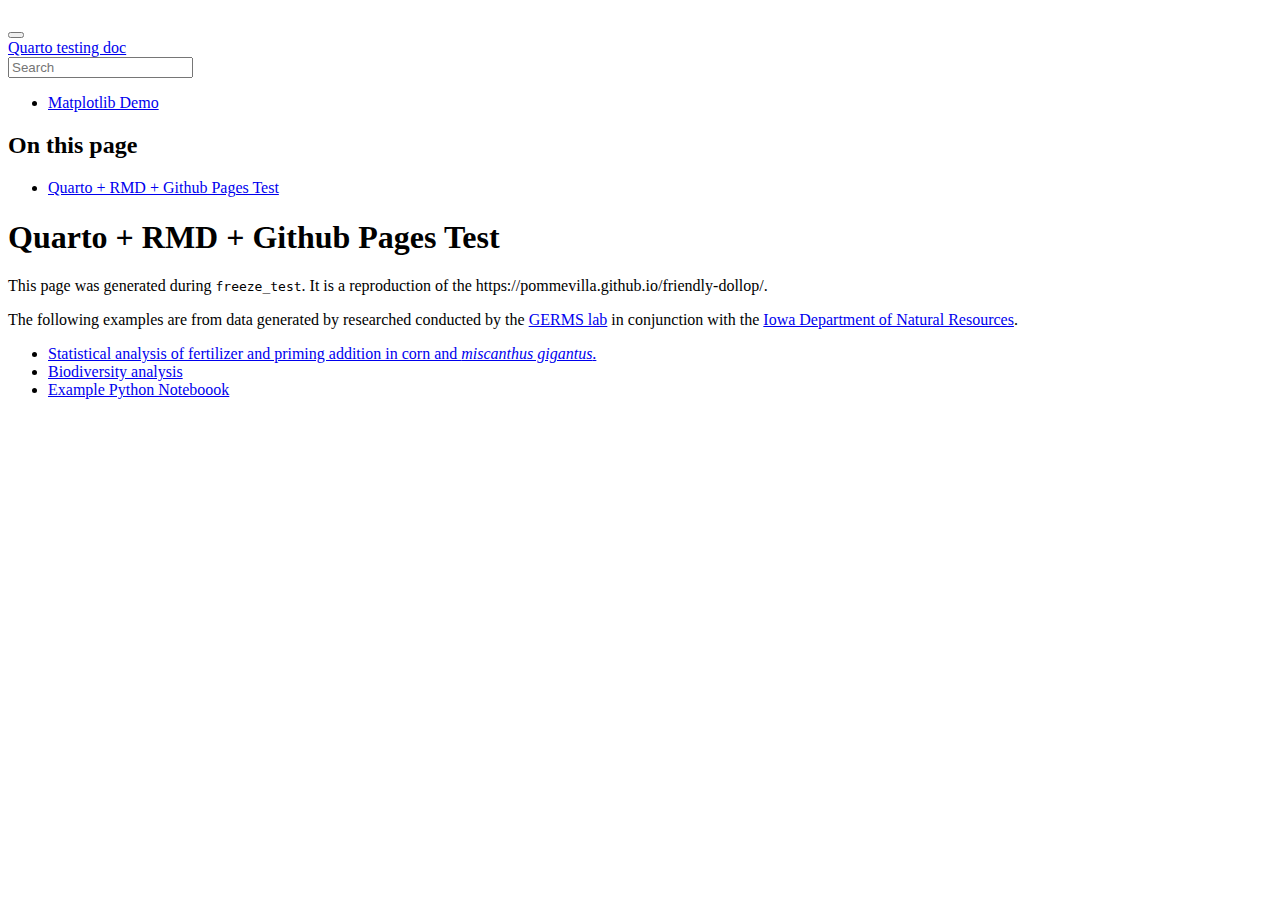
==== tests/freeze_test/index.html @ b4467c72 "deploy: c63592785ba246b28cfa2a1b7cff015bdacb89fd" ====
<!DOCTYPE html>
<html xmlns="http://www.w3.org/1999/xhtml" lang="" xml:lang=""><head>
  <meta charset="utf-8">
  <meta name="generator" content="pandoc">
  <meta name="viewport" content="width=device-width, initial-scale=1.0, user-scalable=yes">
  <title>Quarto testing doc – index</title>
  <style>
    code{white-space: pre-wrap;}
    span.smallcaps{font-variant: small-caps;}
    span.underline{text-decoration: underline;}
    div.column{display: inline-block; vertical-align: top; width: 50%;}
    div.hanging-indent{margin-left: 1.5em; text-indent: -1.5em;}
    ul.task-list{list-style: none;}
  </style>

  <!--[if lt IE 9]>
    <script src="//cdnjs.cloudflare.com/ajax/libs/html5shiv/3.7.3/html5shiv-printshiv.min.js"></script>
  <![endif]-->
  <script src="../../site_libs/quarto-nav/quarto-nav.js"></script>
  <script src="../../site_libs/quarto-nav/headroom.min.js"></script>
  <meta name="quarto:offset" content="../..">
  <script src="../../site_libs/quarto-search/autocomplete.min.js"></script>
  <script src="../../site_libs/quarto-search/fuse.min.js"></script>
  <script src="../../site_libs/quarto-search/quarto-search.js"></script>
  <script src="../../site_libs/quarto-html/quarto.js"></script>
  <script src="../../site_libs/quarto-html/popper.min.js"></script>
  <script src="../../site_libs/quarto-html/tippy.umd.min.js"></script>
  <script src="../../site_libs/quarto-html/clipboard.min.js"></script>
  <script src="../../site_libs/quarto-html/anchor.min.js"></script>
  <script src="../../site_libs/quarto-html/quarto-html.js"></script>
  <link href="../../site_libs/quarto-html/tippy.css" rel="stylesheet">
  <link href="../../site_libs/quarto-html/quarto-css-variables.css" rel="stylesheet">
  <script src="../../site_libs/bootstrap/bootstrap.min.js"></script>
  <link href="../../site_libs/bootstrap/bootstrap-icons.css" rel="stylesheet">
  <link href="../../site_libs/bootstrap/bootstrap.min.css" rel="stylesheet">
  <style type="text/css">
    details {
      margin-bottom: 1em;
    } 
    details[show] {
      margin-bottom: 0;
    }

    .quarto-unresolved-ref {
      font-weight: 600;
    }

    .quarto-cover-image {
      max-width: 35%;
      float: right;
      margin-left: 30px;
    }

    .cell-output-display {
      overflow-x: auto;
    }

    .hidden {
      display: none;
    }
  </style>
  <link rel="stylesheet" href="../../styles.css">
</head>
<body>
<div id="quarto-search-results"></div>
<header id="quarto-header" class="headroom fixed-top">
<nav class="quarto-secondary-nav py-2 d-lg-none d-md-block " data-bs-toggle="collapse" data-bs-target="#quarto-sidebar" aria-controls="quarto-sidebar" aria-expanded="false" aria-label="Toggle sidebar navigation" onclick="if (window.quartoToggleHeadroom) { window.quartoToggleHeadroom(); }">
  <div class="container-fluid d-flex justify-content-between">
    <h1 class="quarto-secondary-nav-title mb-0 fs-3 d-inline"></h1>
    <button type="button" class="quarto-btn-toggle btn d-lg-none py-0 px-1 d-inline-block border-0 ">
      <i class="bi bi-chevron-right"></i>
    </button>
  </div>
</nav>
</header>
 <!-- /navbar/sidebar -->
<div class="container-fluid quarto-container d-flex flex-column page-layout-article">
<div class="row flex-fill" id="quarto-content">
  <div id="quarto-sidebar" class="col col-12 col-lg-3 d-lg-flex px-0 pt-0 sidebar collapse sidebar-navigation">
    <nav class="me-lg-auto py-2 docked  overflow-scroll">
  <div class="px-3 pt-lg-2 mt-1 text-left sidebar-header">
    <div class="sidebar-title mb-0 py-0">
      <a href="../../">
      Quarto testing doc
      </a>
        <div class="sidebar-tools-main">
    <a href="https://github.com/pommevilla/friendly-dollop" title="" class="sidebar-tool px-1"><i class="bi bi-github"></i></a>
</div>
    </div>
  </div>
    <div class="d-flex px-3 mt-2 flex-shrink-0 align-items-center">
      <div class="sidebar-search">
      <form class="d-flex mb-0">
  <input id="quarto-search" class="form-control" type="search" placeholder="Search" aria-label="Search">
</form>
      </div>
        <div class="sidebar-tools-collapse">
    <a href="https://github.com/pommevilla/friendly-dollop" title="" class="sidebar-tool px-1"><i class="bi bi-github"></i></a>
</div>
    </div>
  <div class="sidebar-menu-container"> 
  <ul class="list-unstyled mt-3 px-3">
      <li class="sidebar-item">
  <a href="../../index.html" class="">Matplotlib Demo</a>
</li>
  </ul>
  </div>
</nav>
  </div>
  <div id="quarto-toc-sidebar" class="col col-md-3 col-lg-2 d-none d-md-block sidebar sidebar-toc order-last"><nav id="TOC" role="doc-toc">
<h2 id="toc-title">On this page</h2>
<ul>
<li><a href="#quarto-rmd-github-pages-test" class="nav-link active" data-scroll-target="#quarto-rmd-github-pages-test">Quarto + RMD + Github Pages Test</a></li>
</ul>
</nav></div>
  <div class="col mx-auto col-sm-12 col-md-9 col-lg-7 px-lg-4">
<main>

<section id="quarto-rmd-github-pages-test" class="level1">
<h1>Quarto + RMD + Github Pages Test</h1>
<p>This page was generated during <code>freeze_test</code>. It is a reproduction of the https://pommevilla.github.io/friendly-dollop/.</p>
<p>The following examples are from data generated by researched conducted by the <a href="http://www.germslab.org/">GERMS lab</a> in conjunction with the <a href="https://www.iowadnr.gov/">Iowa Department of Natural Resources</a>.</p>
<ul>
<li><a href="statistics.html">Statistical analysis of fertilizer and priming addition in corn and <em>miscanthus gigantus</em>.</a></li>
<li><a href="biodiversity.html">Biodiversity analysis</a></li>
<li><a href="sample_python.html">Example Python Noteboook</a></li>
</ul>
<!-- -->
</section>
</main>
<div class="page-navigation page-navigation-docked">
  <div class="nav-page nav-page-previous">
  </div>
  <div class="nav-page nav-page-next">
  </div>
</div>
</div> <!-- /main column -->
</div> <!-- /row -->
</div> <!-- /container fluid -->


</body></html>
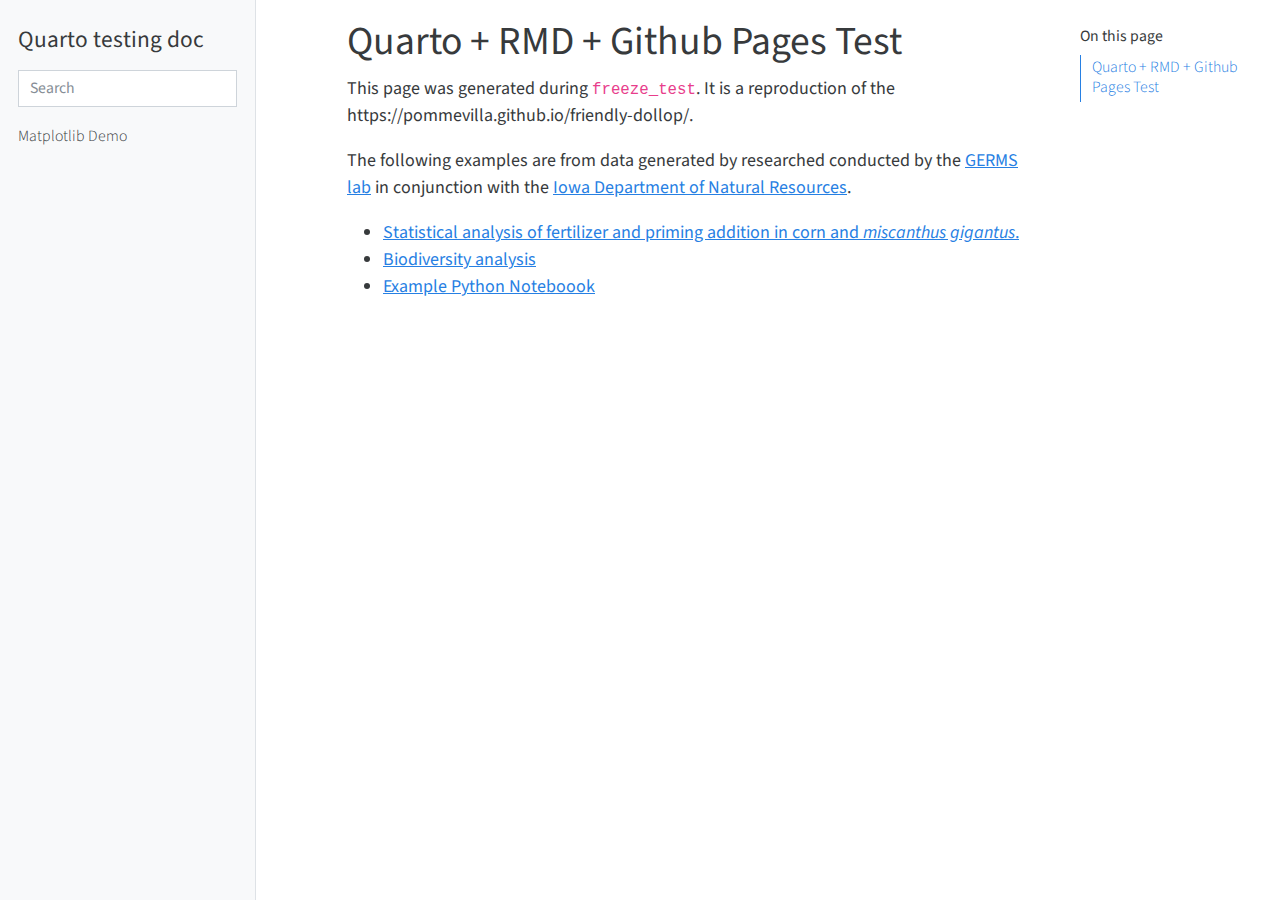
==== commit 33d89474: "deploy: 5edf6465b2f604c094ef7e9b46a7dd5a4dc8ce7e" ====
--- a/tests/freeze_test/index.html
+++ b/tests/freeze_test/index.html
@@ -18,7 +18,7 @@
   <![endif]-->
   <script src="../../site_libs/quarto-nav/quarto-nav.js"></script>
   <script src="../../site_libs/quarto-nav/headroom.min.js"></script>
-  <meta name="quarto:offset" content="../..">
+  <meta name="quarto:offset" content="../../">
   <script src="../../site_libs/quarto-search/autocomplete.min.js"></script>
   <script src="../../site_libs/quarto-search/fuse.min.js"></script>
   <script src="../../site_libs/quarto-search/quarto-search.js"></script>
@@ -29,36 +29,10 @@
   <script src="../../site_libs/quarto-html/anchor.min.js"></script>
   <script src="../../site_libs/quarto-html/quarto-html.js"></script>
   <link href="../../site_libs/quarto-html/tippy.css" rel="stylesheet">
-  <link href="../../site_libs/quarto-html/quarto-css-variables.css" rel="stylesheet">
+  <link href="../../site_libs/quarto-html/quarto-syntax-highlighting.css" rel="stylesheet">
   <script src="../../site_libs/bootstrap/bootstrap.min.js"></script>
   <link href="../../site_libs/bootstrap/bootstrap-icons.css" rel="stylesheet">
   <link href="../../site_libs/bootstrap/bootstrap.min.css" rel="stylesheet">
-  <style type="text/css">
-    details {
-      margin-bottom: 1em;
-    } 
-    details[show] {
-      margin-bottom: 0;
-    }
-
-    .quarto-unresolved-ref {
-      font-weight: 600;
-    }
-
-    .quarto-cover-image {
-      max-width: 35%;
-      float: right;
-      margin-left: 30px;
-    }
-
-    .cell-output-display {
-      overflow-x: auto;
-    }
-
-    .hidden {
-      display: none;
-    }
-  </style>
   <link rel="stylesheet" href="../../styles.css">
 </head>
 <body>
@@ -66,7 +40,7 @@
 <header id="quarto-header" class="headroom fixed-top">
 <nav class="quarto-secondary-nav py-2 d-lg-none d-md-block " data-bs-toggle="collapse" data-bs-target="#quarto-sidebar" aria-controls="quarto-sidebar" aria-expanded="false" aria-label="Toggle sidebar navigation" onclick="if (window.quartoToggleHeadroom) { window.quartoToggleHeadroom(); }">
   <div class="container-fluid d-flex justify-content-between">
-    <h1 class="quarto-secondary-nav-title mb-0 fs-3 d-inline"></h1>
+    <h1 class="quarto-secondary-nav-title mb-0 fs-3 d-inline">(Untitled)</h1>
     <button type="button" class="quarto-btn-toggle btn d-lg-none py-0 px-1 d-inline-block border-0 ">
       <i class="bi bi-chevron-right"></i>
     </button>
@@ -82,7 +56,7 @@
     <div class="sidebar-title mb-0 py-0">
       <a href="../../">
       Quarto testing doc
-      </a>
+      </a> 
         <div class="sidebar-tools-main">
     <a href="https://github.com/pommevilla/friendly-dollop" title="" class="sidebar-tool px-1"><i class="bi bi-github"></i></a>
 </div>
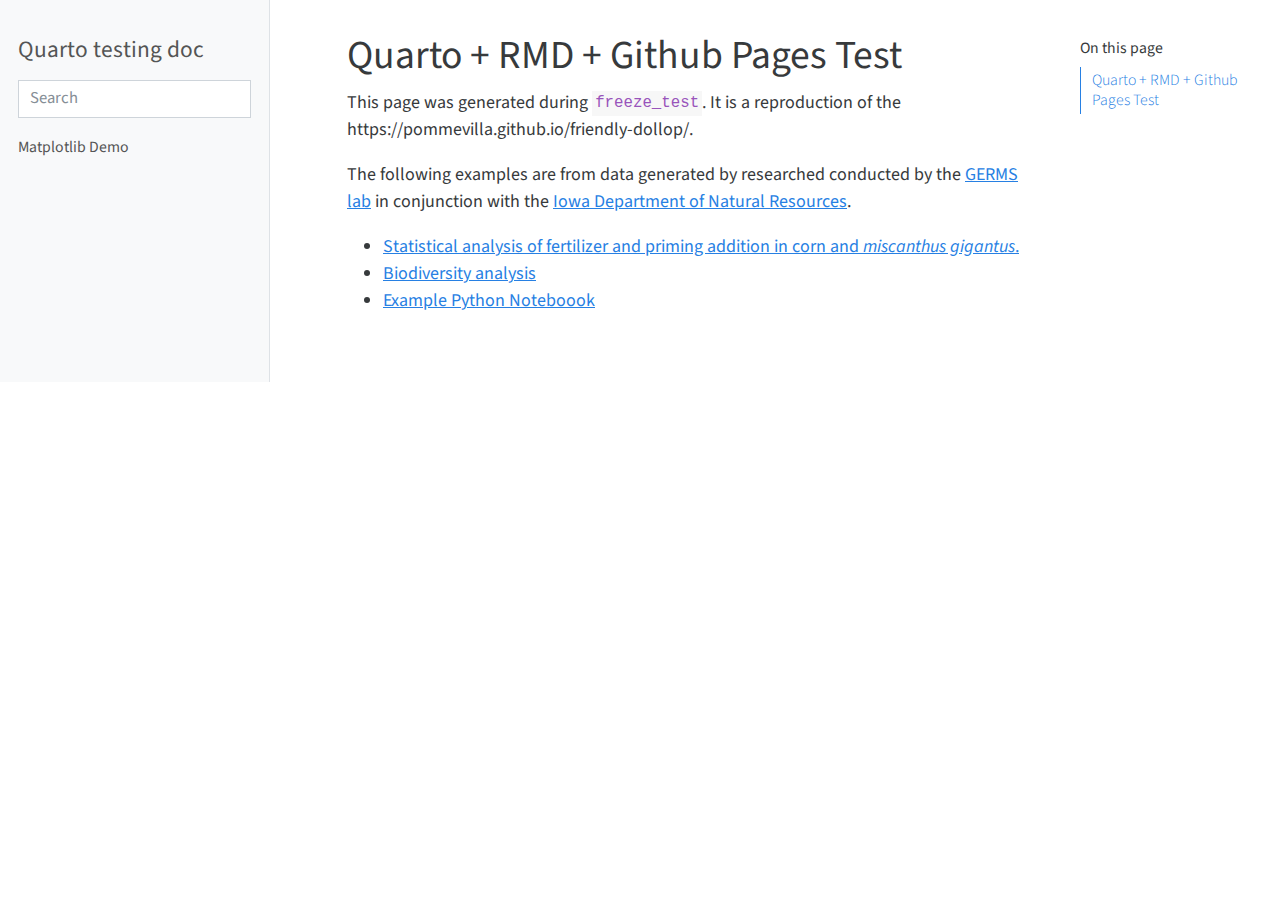
==== commit ba49ad92: "deploy: 25f6d7f3f3c4da8aeb81febe1265f617f9307003" ====
--- a/tests/freeze_test/index.html
+++ b/tests/freeze_test/index.html
@@ -1,7 +1,7 @@
 <!DOCTYPE html>
 <html xmlns="http://www.w3.org/1999/xhtml" lang="" xml:lang=""><head>
   <meta charset="utf-8">
-  <meta name="generator" content="pandoc">
+  <meta name="generator" content="quarto-0.2.153">
   <meta name="viewport" content="width=device-width, initial-scale=1.0, user-scalable=yes">
   <title>Quarto testing doc – index</title>
   <style>
@@ -27,7 +27,6 @@
   <script src="../../site_libs/quarto-html/tippy.umd.min.js"></script>
   <script src="../../site_libs/quarto-html/clipboard.min.js"></script>
   <script src="../../site_libs/quarto-html/anchor.min.js"></script>
-  <script src="../../site_libs/quarto-html/quarto-html.js"></script>
   <link href="../../site_libs/quarto-html/tippy.css" rel="stylesheet">
   <link href="../../site_libs/quarto-html/quarto-syntax-highlighting.css" rel="stylesheet">
   <script src="../../site_libs/bootstrap/bootstrap.min.js"></script>
@@ -51,12 +50,10 @@
 <div class="container-fluid quarto-container d-flex flex-column page-layout-article">
 <div class="row flex-fill" id="quarto-content">
   <div id="quarto-sidebar" class="col col-12 col-lg-3 d-lg-flex px-0 pt-0 sidebar collapse sidebar-navigation">
-    <nav class="me-lg-auto py-2 docked  overflow-scroll">
-  <div class="px-3 pt-lg-2 mt-1 text-left sidebar-header">
+    <nav class="me-lg-auto docked overflow-auto">
+  <div class="px-3 pt-lg-2 mt-2 text-left sidebar-header">
     <div class="sidebar-title mb-0 py-0">
-      <a href="../../">
-      Quarto testing doc
-      </a> 
+      <a href="../../">Quarto testing doc</a> 
         <div class="sidebar-tools-main">
     <a href="https://github.com/pommevilla/friendly-dollop" title="" class="sidebar-tool px-1"><i class="bi bi-github"></i></a>
 </div>
@@ -73,7 +70,7 @@
 </div>
     </div>
   <div class="sidebar-menu-container"> 
-  <ul class="list-unstyled mt-3 px-3">
+  <ul class="list-unstyled mt-1 px-3">
       <li class="sidebar-item">
   <a href="../../index.html" class="">Matplotlib Demo</a>
 </li>
@@ -81,13 +78,13 @@
   </div>
 </nav>
   </div>
-  <div id="quarto-toc-sidebar" class="col col-md-3 col-lg-2 d-none d-md-block sidebar sidebar-toc order-last"><nav id="TOC" role="doc-toc">
+  <div id="quarto-toc-sidebar" class=" pt-0 col col-md-3 col-lg-2 d-none d-md-block sidebar sidebar-toc order-last"><nav id="TOC" role="doc-toc">
 <h2 id="toc-title">On this page</h2>
 <ul>
 <li><a href="#quarto-rmd-github-pages-test" class="nav-link active" data-scroll-target="#quarto-rmd-github-pages-test">Quarto + RMD + Github Pages Test</a></li>
 </ul>
 </nav></div>
-  <div class="col mx-auto col-sm-12 col-md-9 col-lg-7 px-lg-4">
+  <div class="col mx-auto col-sm-12 col-md-9 col-lg-7 col-xl-7 px-lg-4 pe-xxl-4 ps-xxl-0">
 <main>
 
 <section id="quarto-rmd-github-pages-test" class="level1">
@@ -99,8 +96,77 @@
 <li><a href="biodiversity.html">Biodiversity analysis</a></li>
 <li><a href="sample_python.html">Example Python Noteboook</a></li>
 </ul>
-<!-- -->
+
 </section>
+<script type="application/javascript">
+window.document.addEventListener("DOMContentLoaded", function (event) {
+  const icon = "";
+  const anchorJS = new window.AnchorJS();
+  anchorJS.options = {
+    placement: 'right',
+    icon: icon
+  };
+  anchorJS.add('.anchored');
+  const clipboard = new window.ClipboardJS('.code-copy-button', {
+    target: function(trigger) {
+      return trigger.previousElementSibling;
+    }
+  });
+  clipboard.on('success', function(e) {
+    // button target
+    const button = e.trigger;
+    // don't keep focus
+    button.blur();
+    // flash "checked"
+    button.classList.add('code-copy-button-checked');
+    setTimeout(function() {
+      button.classList.remove('code-copy-button-checked');
+    }, 1000);
+    // clear code selection
+    e.clearSelection();
+  });
+  function tippyHover(el, contentFn) {
+    window.tippy(el, {
+      allowHTML: true,
+      content: contentFn,
+      maxWidth: 500,
+      delay: 100,
+      interactive: true,
+      interactiveBorder: 10,
+      theme: 'quarto',
+      placement: 'bottom-start'
+    }); 
+  }
+  const noterefs = window.document.querySelectorAll('a[role="doc-noteref"]');
+  for (var i=0; i<noterefs.length; i++) {
+    const ref = noterefs[i];
+    tippyHover(ref, function() {
+      const id = new URL(ref.getAttribute('href')).hash.replace(/^#/, "");
+      const note = window.document.getElementById(id);
+      return note.innerHTML;
+    });
+  }
+  var bibliorefs = window.document.querySelectorAll('a[role="doc-biblioref"]');
+  for (var i=0; i<bibliorefs.length; i++) {
+    const ref = bibliorefs[i];
+    const cites = ref.parentNode.getAttribute('data-cites').split(' ');
+    tippyHover(ref, function() {
+      var popup = window.document.createElement('div');
+      cites.forEach(function(cite) {
+        var citeDiv = window.document.createElement('div');
+        citeDiv.classList.add('hanging-indent');
+        citeDiv.classList.add('csl-entry');
+        var biblioDiv = window.document.getElementById('ref-' + cite);
+        if (biblioDiv) {
+          citeDiv.innerHTML = biblioDiv.innerHTML;
+        }
+        popup.appendChild(citeDiv);
+      });
+      return popup.innerHTML;
+    });
+  }
+});
+</script>
 </main>
 <div class="page-navigation page-navigation-docked">
   <div class="nav-page nav-page-previous">
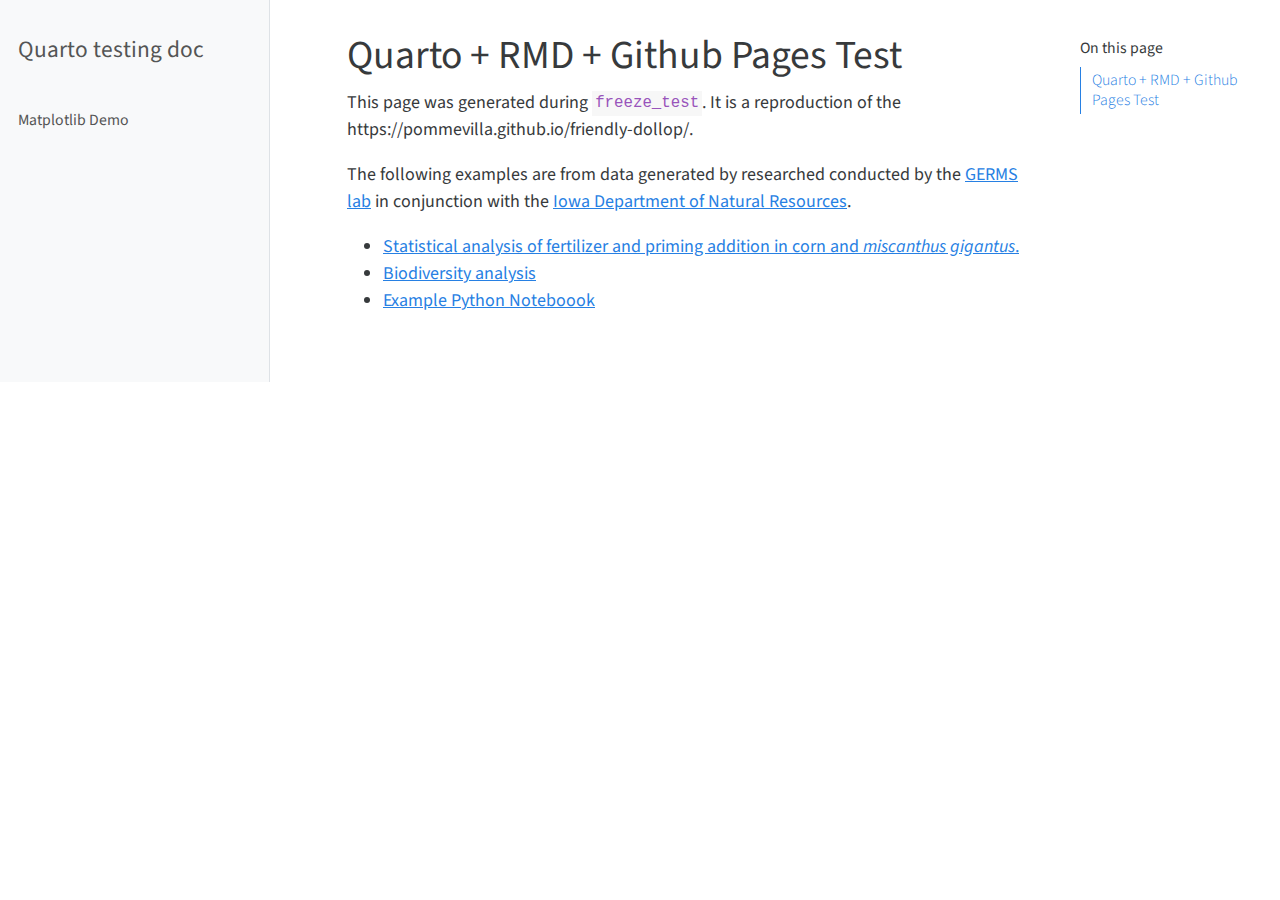
==== commit 49abda15: "deploy: 373847b42cab1c8dcee4a45272cf4028b8587c67" ====
--- a/tests/freeze_test/index.html
+++ b/tests/freeze_test/index.html
@@ -1,7 +1,7 @@
 <!DOCTYPE html>
 <html xmlns="http://www.w3.org/1999/xhtml" lang="" xml:lang=""><head>
   <meta charset="utf-8">
-  <meta name="generator" content="quarto-0.2.153">
+  <meta name="generator" content="quarto-0.2.214">
   <meta name="viewport" content="width=device-width, initial-scale=1.0, user-scalable=yes">
   <title>Quarto testing doc – index</title>
   <style>
@@ -18,20 +18,28 @@
   <![endif]-->
   <script src="../../site_libs/quarto-nav/quarto-nav.js"></script>
   <script src="../../site_libs/quarto-nav/headroom.min.js"></script>
+  <script src="../../site_libs/clipboard/clipboard.min.js"></script>
   <meta name="quarto:offset" content="../../">
-  <script src="../../site_libs/quarto-search/autocomplete.min.js"></script>
+  <script src="../../site_libs/quarto-search/autocomplete.umd.js"></script>
   <script src="../../site_libs/quarto-search/fuse.min.js"></script>
   <script src="../../site_libs/quarto-search/quarto-search.js"></script>
   <script src="../../site_libs/quarto-html/quarto.js"></script>
   <script src="../../site_libs/quarto-html/popper.min.js"></script>
   <script src="../../site_libs/quarto-html/tippy.umd.min.js"></script>
-  <script src="../../site_libs/quarto-html/clipboard.min.js"></script>
   <script src="../../site_libs/quarto-html/anchor.min.js"></script>
   <link href="../../site_libs/quarto-html/tippy.css" rel="stylesheet">
   <link href="../../site_libs/quarto-html/quarto-syntax-highlighting.css" rel="stylesheet">
   <script src="../../site_libs/bootstrap/bootstrap.min.js"></script>
   <link href="../../site_libs/bootstrap/bootstrap-icons.css" rel="stylesheet">
   <link href="../../site_libs/bootstrap/bootstrap.min.css" rel="stylesheet">
+  <script id="quarto-search-options" type="application/json">{
+    "location": "sidebar",
+    "copy-button": false,
+    "collapse-after": 2,
+    "panel-placement": "start",
+    "type": "textbox",
+    "limit": 20
+  }</script>
   <link rel="stylesheet" href="../../styles.css">
 </head>
 <body>
@@ -59,15 +67,11 @@
 </div>
     </div>
   </div>
-    <div class="d-flex px-3 mt-2 flex-shrink-0 align-items-center">
+    <div class="px-3 mt-2 flex-shrink-0 align-items-center">
       <div class="sidebar-search">
-      <form class="d-flex mb-0">
-  <input id="quarto-search" class="form-control" type="search" placeholder="Search" aria-label="Search">
-</form>
+      <div id="quarto-search" class="mb-0 " title="Search">
+</div>
       </div>
-        <div class="sidebar-tools-collapse">
-    <a href="https://github.com/pommevilla/friendly-dollop" title="" class="sidebar-tool px-1"><i class="bi bi-github"></i></a>
-</div>
     </div>
   <div class="sidebar-menu-container"> 
   <ul class="list-unstyled mt-1 px-3">
@@ -96,6 +100,7 @@
 <li><a href="biodiversity.html">Biodiversity analysis</a></li>
 <li><a href="sample_python.html">Example Python Noteboook</a></li>
 </ul>
+
 
 </section>
 <script type="application/javascript">
@@ -141,7 +146,9 @@
   for (var i=0; i<noterefs.length; i++) {
     const ref = noterefs[i];
     tippyHover(ref, function() {
-      const id = new URL(ref.getAttribute('href')).hash.replace(/^#/, "");
+      let href = ref.getAttribute('href');
+      try { href = new URL(href).hash; } catch {}
+      const id = href.replace(/^#/, "");
       const note = window.document.getElementById(id);
       return note.innerHTML;
     });
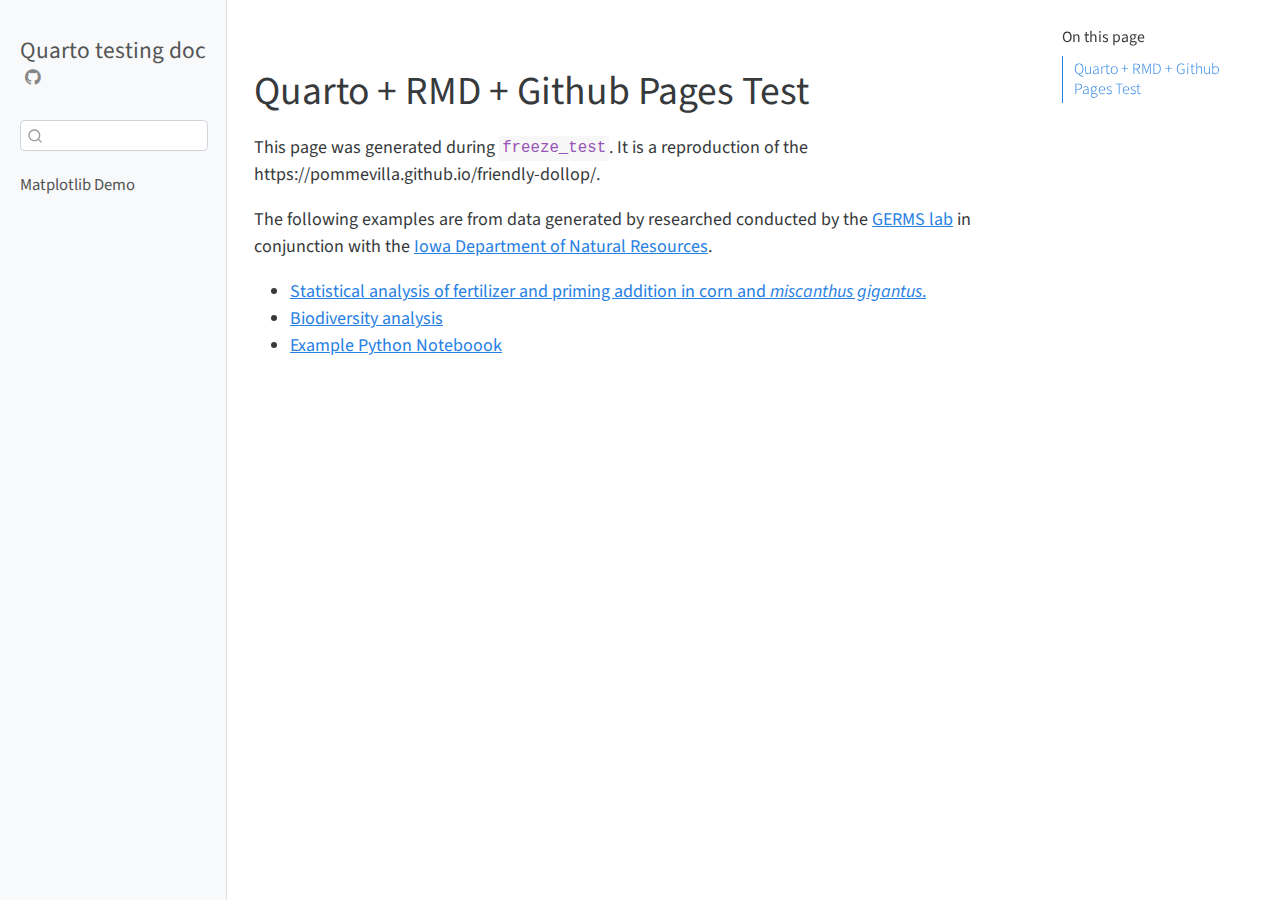
==== commit 7789f985: "deploy: 4009f139633a9f7bc145e2db3c97fca0715a07ac" ====
--- a/tests/freeze_test/index.html
+++ b/tests/freeze_test/index.html
@@ -1,95 +1,122 @@
 <!DOCTYPE html>
-<html xmlns="http://www.w3.org/1999/xhtml" lang="" xml:lang=""><head>
-  <meta charset="utf-8">
-  <meta name="generator" content="quarto-0.2.214">
-  <meta name="viewport" content="width=device-width, initial-scale=1.0, user-scalable=yes">
-  <title>Quarto testing doc – index</title>
-  <style>
-    code{white-space: pre-wrap;}
-    span.smallcaps{font-variant: small-caps;}
-    span.underline{text-decoration: underline;}
-    div.column{display: inline-block; vertical-align: top; width: 50%;}
-    div.hanging-indent{margin-left: 1.5em; text-indent: -1.5em;}
-    ul.task-list{list-style: none;}
-  </style>
-
-  <!--[if lt IE 9]>
-    <script src="//cdnjs.cloudflare.com/ajax/libs/html5shiv/3.7.3/html5shiv-printshiv.min.js"></script>
-  <![endif]-->
-  <script src="../../site_libs/quarto-nav/quarto-nav.js"></script>
-  <script src="../../site_libs/quarto-nav/headroom.min.js"></script>
-  <script src="../../site_libs/clipboard/clipboard.min.js"></script>
-  <meta name="quarto:offset" content="../../">
-  <script src="../../site_libs/quarto-search/autocomplete.umd.js"></script>
-  <script src="../../site_libs/quarto-search/fuse.min.js"></script>
-  <script src="../../site_libs/quarto-search/quarto-search.js"></script>
-  <script src="../../site_libs/quarto-html/quarto.js"></script>
-  <script src="../../site_libs/quarto-html/popper.min.js"></script>
-  <script src="../../site_libs/quarto-html/tippy.umd.min.js"></script>
-  <script src="../../site_libs/quarto-html/anchor.min.js"></script>
-  <link href="../../site_libs/quarto-html/tippy.css" rel="stylesheet">
-  <link href="../../site_libs/quarto-html/quarto-syntax-highlighting.css" rel="stylesheet">
-  <script src="../../site_libs/bootstrap/bootstrap.min.js"></script>
-  <link href="../../site_libs/bootstrap/bootstrap-icons.css" rel="stylesheet">
-  <link href="../../site_libs/bootstrap/bootstrap.min.css" rel="stylesheet">
-  <script id="quarto-search-options" type="application/json">{
-    "location": "sidebar",
-    "copy-button": false,
-    "collapse-after": 2,
-    "panel-placement": "start",
-    "type": "textbox",
-    "limit": 20
-  }</script>
-  <link rel="stylesheet" href="../../styles.css">
+<html xmlns="http://www.w3.org/1999/xhtml" lang="en" xml:lang="en"><head>
+
+<meta charset="utf-8">
+<meta name="generator" content="quarto-1.2.269">
+
+<meta name="viewport" content="width=device-width, initial-scale=1.0, user-scalable=yes">
+
+
+<title>Quarto testing doc – index</title>
+<style>
+code{white-space: pre-wrap;}
+span.smallcaps{font-variant: small-caps;}
+div.columns{display: flex; gap: min(4vw, 1.5em);}
+div.column{flex: auto; overflow-x: auto;}
+div.hanging-indent{margin-left: 1.5em; text-indent: -1.5em;}
+ul.task-list{list-style: none;}
+ul.task-list li input[type="checkbox"] {
+  width: 0.8em;
+  margin: 0 0.8em 0.2em -1.6em;
+  vertical-align: middle;
+}
+</style>
+
+
+<script src="../../site_libs/quarto-nav/quarto-nav.js"></script>
+<script src="../../site_libs/quarto-nav/headroom.min.js"></script>
+<script src="../../site_libs/clipboard/clipboard.min.js"></script>
+<script src="../../site_libs/quarto-search/autocomplete.umd.js"></script>
+<script src="../../site_libs/quarto-search/fuse.min.js"></script>
+<script src="../../site_libs/quarto-search/quarto-search.js"></script>
+<meta name="quarto:offset" content="../../">
+<script src="../../site_libs/quarto-html/quarto.js"></script>
+<script src="../../site_libs/quarto-html/popper.min.js"></script>
+<script src="../../site_libs/quarto-html/tippy.umd.min.js"></script>
+<script src="../../site_libs/quarto-html/anchor.min.js"></script>
+<link href="../../site_libs/quarto-html/tippy.css" rel="stylesheet">
+<link href="../../site_libs/quarto-html/quarto-syntax-highlighting.css" rel="stylesheet" id="quarto-text-highlighting-styles">
+<script src="../../site_libs/bootstrap/bootstrap.min.js"></script>
+<link href="../../site_libs/bootstrap/bootstrap-icons.css" rel="stylesheet">
+<link href="../../site_libs/bootstrap/bootstrap.min.css" rel="stylesheet" id="quarto-bootstrap" data-mode="light">
+<script id="quarto-search-options" type="application/json">{
+  "location": "sidebar",
+  "copy-button": false,
+  "collapse-after": 3,
+  "panel-placement": "start",
+  "type": "textbox",
+  "limit": 20,
+  "language": {
+    "search-no-results-text": "No results",
+    "search-matching-documents-text": "matching documents",
+    "search-copy-link-title": "Copy link to search",
+    "search-hide-matches-text": "Hide additional matches",
+    "search-more-match-text": "more match in this document",
+    "search-more-matches-text": "more matches in this document",
+    "search-clear-button-title": "Clear",
+    "search-detached-cancel-button-title": "Cancel",
+    "search-submit-button-title": "Submit"
+  }
+}</script>
+
+
+<link rel="stylesheet" href="../../styles.css">
 </head>
-<body>
+
+<body class="nav-sidebar docked">
+
 <div id="quarto-search-results"></div>
-<header id="quarto-header" class="headroom fixed-top">
-<nav class="quarto-secondary-nav py-2 d-lg-none d-md-block " data-bs-toggle="collapse" data-bs-target="#quarto-sidebar" aria-controls="quarto-sidebar" aria-expanded="false" aria-label="Toggle sidebar navigation" onclick="if (window.quartoToggleHeadroom) { window.quartoToggleHeadroom(); }">
-  <div class="container-fluid d-flex justify-content-between">
-    <h1 class="quarto-secondary-nav-title mb-0 fs-3 d-inline">(Untitled)</h1>
-    <button type="button" class="quarto-btn-toggle btn d-lg-none py-0 px-1 d-inline-block border-0 ">
-      <i class="bi bi-chevron-right"></i>
-    </button>
-  </div>
-</nav>
+  <header id="quarto-header" class="headroom fixed-top">
+  <nav class="quarto-secondary-nav" data-bs-toggle="collapse" data-bs-target="#quarto-sidebar" aria-controls="quarto-sidebar" aria-expanded="false" aria-label="Toggle sidebar navigation" onclick="if (window.quartoToggleHeadroom) { window.quartoToggleHeadroom(); }">
+    <div class="container-fluid d-flex justify-content-between">
+      <h1 class="quarto-secondary-nav-title">Quarto testing doc</h1>
+      <button type="button" class="quarto-btn-toggle btn" aria-label="Show secondary navigation">
+        <i class="bi bi-chevron-right"></i>
+      </button>
+    </div>
+  </nav>
 </header>
- <!-- /navbar/sidebar -->
-<div class="container-fluid quarto-container d-flex flex-column page-layout-article">
-<div class="row flex-fill" id="quarto-content">
-  <div id="quarto-sidebar" class="col col-12 col-lg-3 d-lg-flex px-0 pt-0 sidebar collapse sidebar-navigation">
-    <nav class="me-lg-auto docked overflow-auto">
-  <div class="px-3 pt-lg-2 mt-2 text-left sidebar-header">
+<!-- content -->
+<div id="quarto-content" class="quarto-container page-columns page-rows-contents page-layout-article">
+<!-- sidebar -->
+  <nav id="quarto-sidebar" class="sidebar collapse sidebar-navigation docked overflow-auto">
+    <div class="pt-lg-2 mt-2 text-left sidebar-header">
     <div class="sidebar-title mb-0 py-0">
       <a href="../../">Quarto testing doc</a> 
         <div class="sidebar-tools-main">
     <a href="https://github.com/pommevilla/friendly-dollop" title="" class="sidebar-tool px-1"><i class="bi bi-github"></i></a>
 </div>
     </div>
+      </div>
+      <div class="mt-2 flex-shrink-0 align-items-center">
+        <div class="sidebar-search">
+        <div id="quarto-search" class="" title="Search"></div>
+        </div>
+      </div>
+    <div class="sidebar-menu-container"> 
+    <ul class="list-unstyled mt-1">
+        <li class="sidebar-item">
+  <div class="sidebar-item-container"> 
+  <a href="../../index.html" class="sidebar-item-text sidebar-link">Matplotlib Demo</a>
   </div>
-    <div class="px-3 mt-2 flex-shrink-0 align-items-center">
-      <div class="sidebar-search">
-      <div id="quarto-search" class="mb-0 " title="Search">
-</div>
-      </div>
-    </div>
-  <div class="sidebar-menu-container"> 
-  <ul class="list-unstyled mt-1 px-3">
-      <li class="sidebar-item">
-  <a href="../../index.html" class="">Matplotlib Demo</a>
 </li>
+    </ul>
+    </div>
+</nav>
+<!-- margin-sidebar -->
+    <div id="quarto-margin-sidebar" class="sidebar margin-sidebar">
+        <nav id="TOC" role="doc-toc" class="toc-active">
+    <h2 id="toc-title">On this page</h2>
+   
+  <ul>
+  <li><a href="#quarto-rmd-github-pages-test" id="toc-quarto-rmd-github-pages-test" class="nav-link active" data-scroll-target="#quarto-rmd-github-pages-test">Quarto + RMD + Github Pages Test</a></li>
   </ul>
-  </div>
 </nav>
-  </div>
-  <div id="quarto-toc-sidebar" class=" pt-0 col col-md-3 col-lg-2 d-none d-md-block sidebar sidebar-toc order-last"><nav id="TOC" role="doc-toc">
-<h2 id="toc-title">On this page</h2>
-<ul>
-<li><a href="#quarto-rmd-github-pages-test" class="nav-link active" data-scroll-target="#quarto-rmd-github-pages-test">Quarto + RMD + Github Pages Test</a></li>
-</ul>
-</nav></div>
-  <div class="col mx-auto col-sm-12 col-md-9 col-lg-7 col-xl-7 px-lg-4 pe-xxl-4 ps-xxl-0">
-<main>
+    </div>
+<!-- main -->
+<main class="content" id="quarto-document-content">
+
+
 
 <section id="quarto-rmd-github-pages-test" class="level1">
 <h1>Quarto + RMD + Github Pages Test</h1>
@@ -103,8 +130,28 @@
 
 
 </section>
-<script type="application/javascript">
+
+</main> <!-- /main -->
+<script id="quarto-html-after-body" type="application/javascript">
 window.document.addEventListener("DOMContentLoaded", function (event) {
+  const toggleBodyColorMode = (bsSheetEl) => {
+    const mode = bsSheetEl.getAttribute("data-mode");
+    const bodyEl = window.document.querySelector("body");
+    if (mode === "dark") {
+      bodyEl.classList.add("quarto-dark");
+      bodyEl.classList.remove("quarto-light");
+    } else {
+      bodyEl.classList.add("quarto-light");
+      bodyEl.classList.remove("quarto-dark");
+    }
+  }
+  const toggleBodyColorPrimary = () => {
+    const bsSheetEl = window.document.querySelector("link#quarto-bootstrap");
+    if (bsSheetEl) {
+      toggleBodyColorMode(bsSheetEl);
+    }
+  }
+  toggleBodyColorPrimary();  
   const icon = "";
   const anchorJS = new window.AnchorJS();
   anchorJS.options = {
@@ -124,66 +171,102 @@
     button.blur();
     // flash "checked"
     button.classList.add('code-copy-button-checked');
+    var currentTitle = button.getAttribute("title");
+    button.setAttribute("title", "Copied!");
+    let tooltip;
+    if (window.bootstrap) {
+      button.setAttribute("data-bs-toggle", "tooltip");
+      button.setAttribute("data-bs-placement", "left");
+      button.setAttribute("data-bs-title", "Copied!");
+      tooltip = new bootstrap.Tooltip(button, 
+        { trigger: "manual", 
+          customClass: "code-copy-button-tooltip",
+          offset: [0, -8]});
+      tooltip.show();    
+    }
     setTimeout(function() {
+      if (tooltip) {
+        tooltip.hide();
+        button.removeAttribute("data-bs-title");
+        button.removeAttribute("data-bs-toggle");
+        button.removeAttribute("data-bs-placement");
+      }
+      button.setAttribute("title", currentTitle);
       button.classList.remove('code-copy-button-checked');
     }, 1000);
     // clear code selection
     e.clearSelection();
   });
   function tippyHover(el, contentFn) {
-    window.tippy(el, {
+    const config = {
       allowHTML: true,
       content: contentFn,
       maxWidth: 500,
       delay: 100,
+      arrow: false,
+      appendTo: function(el) {
+          return el.parentElement;
+      },
       interactive: true,
       interactiveBorder: 10,
       theme: 'quarto',
       placement: 'bottom-start'
-    }); 
+    };
+    window.tippy(el, config); 
   }
   const noterefs = window.document.querySelectorAll('a[role="doc-noteref"]');
   for (var i=0; i<noterefs.length; i++) {
     const ref = noterefs[i];
     tippyHover(ref, function() {
-      let href = ref.getAttribute('href');
+      // use id or data attribute instead here
+      let href = ref.getAttribute('data-footnote-href') || ref.getAttribute('href');
       try { href = new URL(href).hash; } catch {}
-      const id = href.replace(/^#/, "");
+      const id = href.replace(/^#\/?/, "");
       const note = window.document.getElementById(id);
       return note.innerHTML;
     });
   }
+  const findCites = (el) => {
+    const parentEl = el.parentElement;
+    if (parentEl) {
+      const cites = parentEl.dataset.cites;
+      if (cites) {
+        return {
+          el,
+          cites: cites.split(' ')
+        };
+      } else {
+        return findCites(el.parentElement)
+      }
+    } else {
+      return undefined;
+    }
+  };
   var bibliorefs = window.document.querySelectorAll('a[role="doc-biblioref"]');
   for (var i=0; i<bibliorefs.length; i++) {
     const ref = bibliorefs[i];
-    const cites = ref.parentNode.getAttribute('data-cites').split(' ');
-    tippyHover(ref, function() {
-      var popup = window.document.createElement('div');
-      cites.forEach(function(cite) {
-        var citeDiv = window.document.createElement('div');
-        citeDiv.classList.add('hanging-indent');
-        citeDiv.classList.add('csl-entry');
-        var biblioDiv = window.document.getElementById('ref-' + cite);
-        if (biblioDiv) {
-          citeDiv.innerHTML = biblioDiv.innerHTML;
-        }
-        popup.appendChild(citeDiv);
+    const citeInfo = findCites(ref);
+    if (citeInfo) {
+      tippyHover(citeInfo.el, function() {
+        var popup = window.document.createElement('div');
+        citeInfo.cites.forEach(function(cite) {
+          var citeDiv = window.document.createElement('div');
+          citeDiv.classList.add('hanging-indent');
+          citeDiv.classList.add('csl-entry');
+          var biblioDiv = window.document.getElementById('ref-' + cite);
+          if (biblioDiv) {
+            citeDiv.innerHTML = biblioDiv.innerHTML;
+          }
+          popup.appendChild(citeDiv);
+        });
+        return popup.innerHTML;
       });
-      return popup.innerHTML;
-    });
+    }
   }
 });
 </script>
-</main>
-<div class="page-navigation page-navigation-docked">
-  <div class="nav-page nav-page-previous">
-  </div>
-  <div class="nav-page nav-page-next">
-  </div>
-</div>
-</div> <!-- /main column -->
-</div> <!-- /row -->
-</div> <!-- /container fluid -->
+</div> <!-- /content -->
+
 
 
 </body></html>--- a/site_libs/quarto-html/tippy.css
+++ b/site_libs/quarto-html/tippy.css
@@ -0,0 +1 @@
+.tippy-box[data-animation=fade][data-state=hidden]{opacity:0}[data-tippy-root]{max-width:calc(100vw - 10px)}.tippy-box{position:relative;background-color:#333;color:#fff;border-radius:4px;font-size:14px;line-height:1.4;white-space:normal;outline:0;transition-property:transform,visibility,opacity}.tippy-box[data-placement^=top]>.tippy-arrow{bottom:0}.tippy-box[data-placement^=top]>.tippy-arrow:before{bottom:-7px;left:0;border-width:8px 8px 0;border-top-color:initial;transform-origin:center top}.tippy-box[data-placement^=bottom]>.tippy-arrow{top:0}.tippy-box[data-placement^=bottom]>.tippy-arrow:before{top:-7px;left:0;border-width:0 8px 8px;border-bottom-color:initial;transform-origin:center bottom}.tippy-box[data-placement^=left]>.tippy-arrow{right:0}.tippy-box[data-placement^=left]>.tippy-arrow:before{border-width:8px 0 8px 8px;border-left-color:initial;right:-7px;transform-origin:center left}.tippy-box[data-placement^=right]>.tippy-arrow{left:0}.tippy-box[data-placement^=right]>.tippy-arrow:before{left:-7px;border-width:8px 8px 8px 0;border-right-color:initial;transform-origin:center right}.tippy-box[data-inertia][data-state=visible]{transition-timing-function:cubic-bezier(.54,1.5,.38,1.11)}.tippy-arrow{width:16px;height:16px;color:#333}.tippy-arrow:before{content:"";position:absolute;border-color:transparent;border-style:solid}.tippy-content{position:relative;padding:5px 9px;z-index:1}--- a/site_libs/quarto-html/quarto-syntax-highlighting.css
+++ b/site_libs/quarto-html/quarto-syntax-highlighting.css
@@ -0,0 +1,171 @@
+/* quarto syntax highlight colors */
+:root {
+  --quarto-hl-ot-color: #003B4F;
+  --quarto-hl-at-color: #657422;
+  --quarto-hl-ss-color: #20794D;
+  --quarto-hl-an-color: #5E5E5E;
+  --quarto-hl-fu-color: #4758AB;
+  --quarto-hl-st-color: #20794D;
+  --quarto-hl-cf-color: #003B4F;
+  --quarto-hl-op-color: #5E5E5E;
+  --quarto-hl-er-color: #AD0000;
+  --quarto-hl-bn-color: #AD0000;
+  --quarto-hl-al-color: #AD0000;
+  --quarto-hl-va-color: #111111;
+  --quarto-hl-bu-color: inherit;
+  --quarto-hl-ex-color: inherit;
+  --quarto-hl-pp-color: #AD0000;
+  --quarto-hl-in-color: #5E5E5E;
+  --quarto-hl-vs-color: #20794D;
+  --quarto-hl-wa-color: #5E5E5E;
+  --quarto-hl-do-color: #5E5E5E;
+  --quarto-hl-im-color: #00769E;
+  --quarto-hl-ch-color: #20794D;
+  --quarto-hl-dt-color: #AD0000;
+  --quarto-hl-fl-color: #AD0000;
+  --quarto-hl-co-color: #5E5E5E;
+  --quarto-hl-cv-color: #5E5E5E;
+  --quarto-hl-cn-color: #8f5902;
+  --quarto-hl-sc-color: #5E5E5E;
+  --quarto-hl-dv-color: #AD0000;
+  --quarto-hl-kw-color: #003B4F;
+}
+
+/* other quarto variables */
+:root {
+  --quarto-font-monospace: SFMono-Regular, Menlo, Monaco, Consolas, "Liberation Mono", "Courier New", monospace;
+}
+
+pre > code.sourceCode > span {
+  color: #003B4F;
+}
+
+code span {
+  color: #003B4F;
+}
+
+code.sourceCode > span {
+  color: #003B4F;
+}
+
+div.sourceCode,
+div.sourceCode pre.sourceCode {
+  color: #003B4F;
+}
+
+code span.ot {
+  color: #003B4F;
+}
+
+code span.at {
+  color: #657422;
+}
+
+code span.ss {
+  color: #20794D;
+}
+
+code span.an {
+  color: #5E5E5E;
+}
+
+code span.fu {
+  color: #4758AB;
+}
+
+code span.st {
+  color: #20794D;
+}
+
+code span.cf {
+  color: #003B4F;
+}
+
+code span.op {
+  color: #5E5E5E;
+}
+
+code span.er {
+  color: #AD0000;
+}
+
+code span.bn {
+  color: #AD0000;
+}
+
+code span.al {
+  color: #AD0000;
+}
+
+code span.va {
+  color: #111111;
+}
+
+code span.pp {
+  color: #AD0000;
+}
+
+code span.in {
+  color: #5E5E5E;
+}
+
+code span.vs {
+  color: #20794D;
+}
+
+code span.wa {
+  color: #5E5E5E;
+  font-style: italic;
+}
+
+code span.do {
+  color: #5E5E5E;
+  font-style: italic;
+}
+
+code span.im {
+  color: #00769E;
+}
+
+code span.ch {
+  color: #20794D;
+}
+
+code span.dt {
+  color: #AD0000;
+}
+
+code span.fl {
+  color: #AD0000;
+}
+
+code span.co {
+  color: #5E5E5E;
+}
+
+code span.cv {
+  color: #5E5E5E;
+  font-style: italic;
+}
+
+code span.cn {
+  color: #8f5902;
+}
+
+code span.sc {
+  color: #5E5E5E;
+}
+
+code span.dv {
+  color: #AD0000;
+}
+
+code span.kw {
+  color: #003B4F;
+}
+
+.prevent-inlining {
+  content: "</";
+}
+
+/*# sourceMappingURL=debc5d5d77c3f9108843748ff7464032.css.map */
